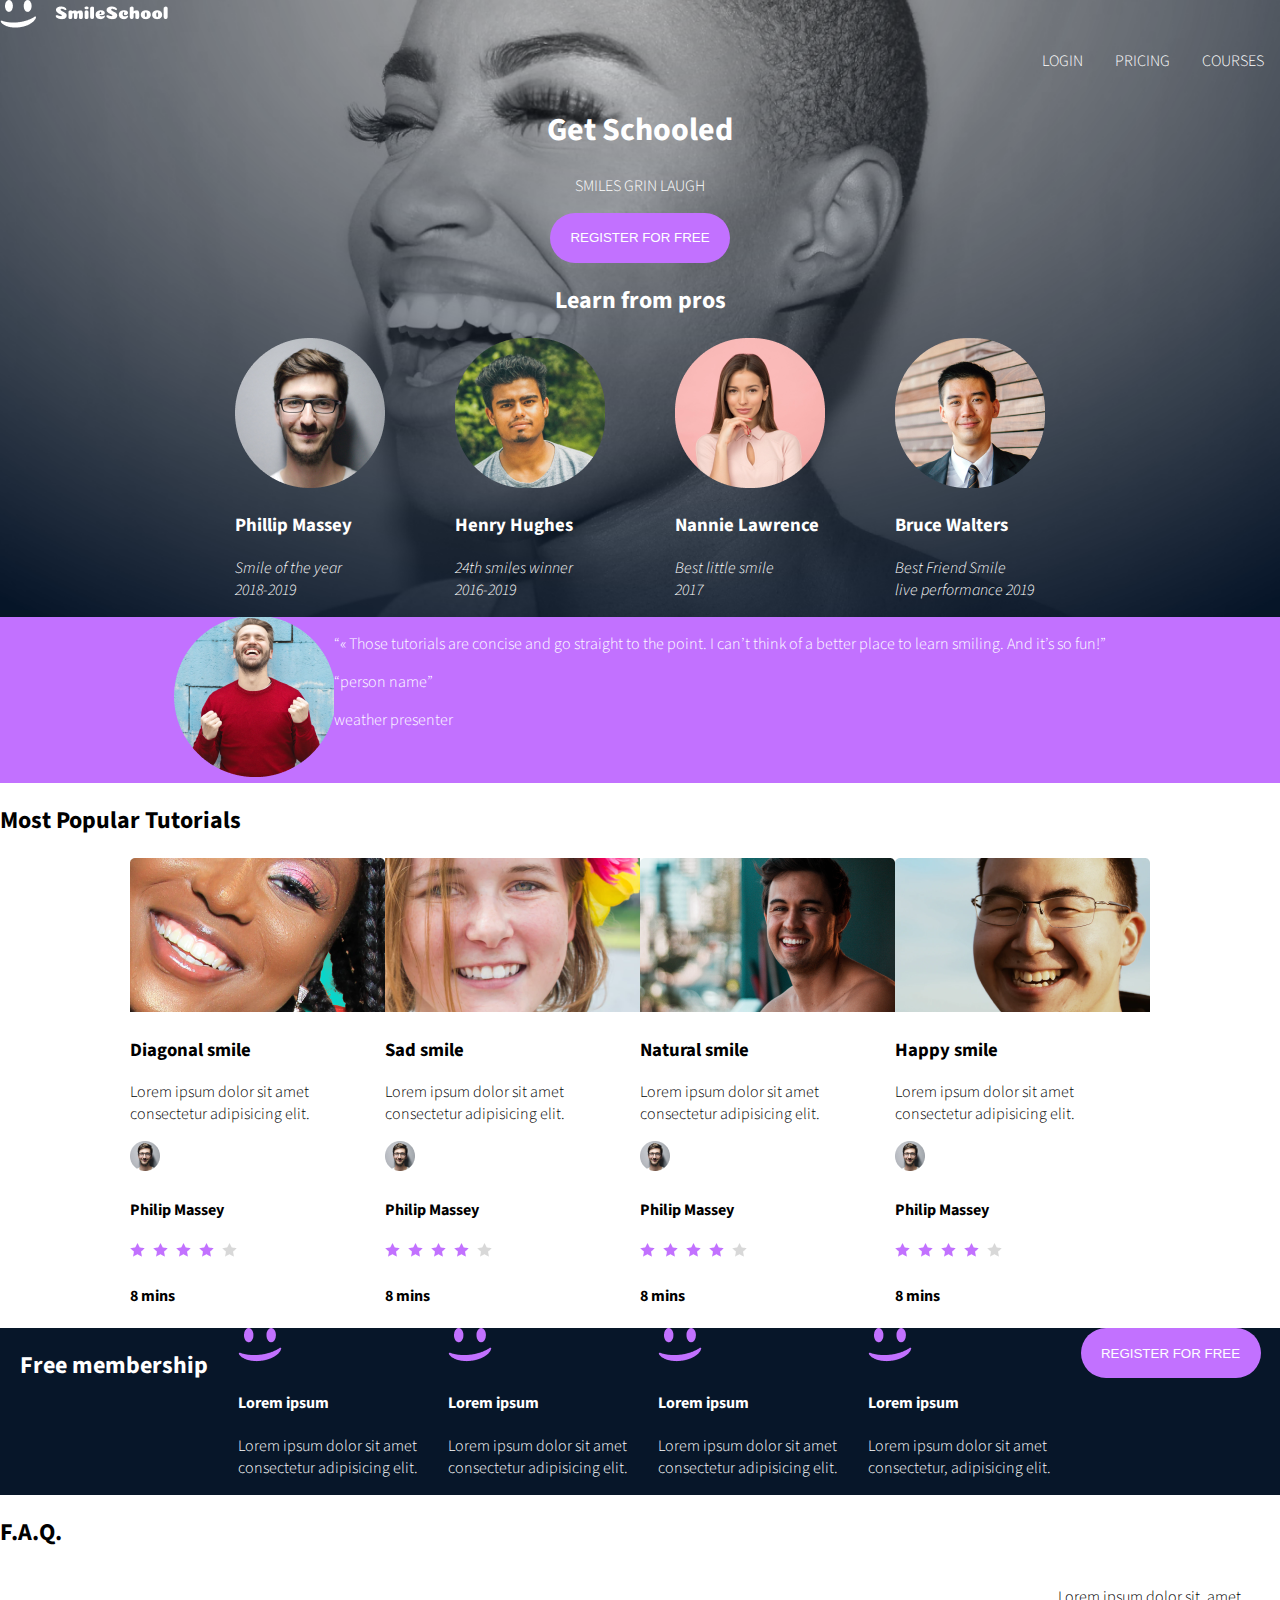
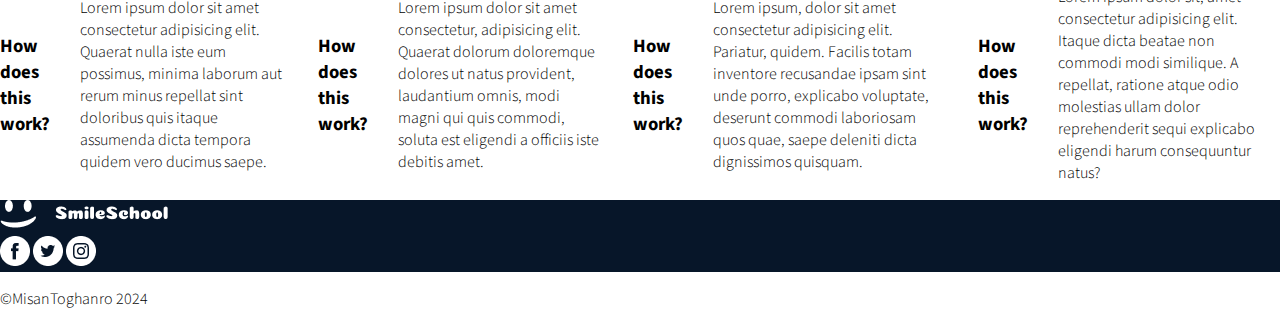
==== css_advanced/index.html @ 36588e03 "add css advanced" ====
<!DOCTYPE html>
<html lang="en">
    <head>
        <meta charset="UTF-8">
        <meta name="viewport" content="width=device-width initial scale=1">
        <title>Html avanced</title>
        <link rel="stylesheet" href="style/style.css">
        <link rel="preconnect" href="https://fonts.googleapis.com">
        <link rel="preconnect" href="https://fonts.gstatic.com" crossorigin>
        <link href="https://fonts.googleapis.com/css2?family=Source+Sans+3:ital,wght@0,200..900;1,200..900&display=swap" rel="stylesheet">
    </head>
    <body class="works_on_smartphone">
        <div class="banner">
            <header >
              <div>
                <div><img src="logo.png" alt="logo"></div>
            <div>
                <nav>
                    <ul>
                        <li><a href="">COURSES</a></li>
                        <li><a href="">PRICING</a></li>
                        <li><a href="">LOGIN</a></li>
                    </ul>
                </nav>
            </div>
               
              </div>
            </header>
            <section>
                <div class="texts">
                    <h1>Get Schooled</h1>
                    <p>SMILES GRIN LAUGH</p>
                    <button class="button" type="button">REGISTER FOR FREE</button>
                </div>
                <div>
                    <h2 class="texts">Learn from pros</h2>
                    <div class="profiles">
                        <div>
                            <img src="avatar.png" alt="phillip massey smile of the year 2018-2019">
                            <h3>Phillip Massey</h3>
                            <p><em>Smile of the year <br>2018-2019</em></p>
                        </div>
                        <div>
                            <img src="8.png" alt="Henry Hughes 24th smiles winner 2016-2019">
                            <h3>Henry Hughes</h3>
                            <p><em>24th smiles winner<br>2016-2019</em></p>
                        </div>
                        <div><img src="6.png" alt="Nannie Lawrence Best little smile 2017">
                            <h3>Nannie Lawrence</h3>
                            <p><em>Best little smile <br> 2017</em></p>
                        </div>
                        <div>
                            <img src="7.png" alt="Bruce Walters Best Friend Smile live performance 2019">
                            <h3>Bruce Walters</h3>
                            <p><em>Best Friend Smile <br>live performance 2019</em></p>
                        </div>
                    </div>
                </div>
        </section>
        </div>
            <main>
                <section>
                    <div class="quotes">
                            <div class="quote text"><img src="Bitmap (2).png" alt=""></div>
                        <div class="quote text">
                            <p><q>« Those tutorials are concise and go straight to the point. I can’t think of a better place to learn smiling. And it’s so fun!</q></p>
                            <p><q>person name</q></p>
                            <p>weather presenter</p>
                        </div>
                    </div>
                </section>
                <section >
                    <h2>Most Popular Tutorials</h2>
                  <div class="video">
                    <div>
                        <img src="preview.png" alt="tutorial videos">
                        <h3>Diagonal smile</h3>
                        <p>Lorem ipsum dolor sit amet<br>consectetur adipisicing elit.</p>
                        <div id="author">
                            <img src="avatar (2).png" alt="">
                            <h4>Philip Massey</h4> 
                        </div>
                        <div id="rating">
                            <img src="rating.png" alt="">
                            <h4>8 mins</h4>
                        </div>
                    </div>
                    <div>
                        <img src="Bitmap.png" alt="tutorial videos">
                        <h3>Sad smile</h3>
                        <p>Lorem ipsum dolor sit amet<br>consectetur adipisicing elit.</p>
                        <div id="author">
                            <img src="avatar (2).png" alt="">
                            <h4>Philip Massey</h4> 
                        </div>
                        <div id="rating">
                            <img src="rating.png" alt="">
                            <h4>8 mins</h4>
                        </div>
                    </div>

                    <div>
                        <img src="preview (1).png" alt="tutorial videos">
                    <h3>Natural smile</h3>
                    <p>Lorem ipsum dolor sit amet<br>consectetur adipisicing elit.</p>
                    <div id="author">
                        <img src="avatar (2).png" alt="">
                        <h4>Philip Massey</h4> 
                    </div>
                    <div id="rating">
                        <img src="rating.png" alt="">
                        <h4>8 mins</h4>
                    </div>
                    </div>

                    <div>
                        <img src="preview (2).png" alt="tutorial videos">
                    <h3>Happy smile</h3>
                    <p>Lorem ipsum dolor sit amet<br>consectetur adipisicing elit.</p>
                    <div id="author">
                        <img src="avatar (2).png" alt="">
                        <h4>Philip Massey</h4> 
                    </div>
                    <div id="rating">
                        <img src="rating.png" alt="">
                        <h4>8 mins</h4>
                    </div>
                    </div>
                  </div>     
                </section>
                <section>
                    <div class="membership">
                            <div class="free"><h2>Free membership</h2></div>
                            <div>
                                <img src="smile.png" alt="membership">
                                <h4>Lorem ipsum</h4>
                                <p>Lorem ipsum dolor sit amet<br>consectetur adipisicing elit.</p>
                            </div>
                            <div>
                                <img src="smile.png" alt="membership">
                                <h4>Lorem ipsum</h4>
                                <p>Lorem ipsum dolor sit amet<br>consectetur adipisicing elit.</p>
                            </div>
                            <div>
                                <img src="smile.png" alt="membership">
                                <h4>Lorem ipsum</h4>
                                <p>Lorem ipsum dolor sit amet<br>consectetur adipisicing elit.</p>
                            </div>
                            <div>
                                <img src="smile.png" alt="membership">
                                <h4>Lorem ipsum</h4>
                                <p>Lorem ipsum dolor sit amet <br>consectetur, adipisicing elit.</p>
                            </div>
                        <button class="button" type="button">REGISTER FOR FREE</button>
                    </div>
                </section>
                <section >
                    <h2>F.A.Q.</h2>
                    <div>
                        <div class="frequently">
                             <div>                  
                                <h3>How does this work?</h3>  
                             </div>
                             <div><p>Lorem ipsum dolor sit amet consectetur adipisicing elit. Quaerat nulla iste eum possimus, minima laborum aut rerum minus repellat sint doloribus quis itaque assumenda dicta tempora quidem vero ducimus saepe.</p></div>

                             <div>                  
                                <h3>How does this work?</h3>  
                             </div>
                             <div><p>Lorem ipsum dolor sit amet consectetur, adipisicing elit. Quaerat dolorum doloremque dolores ut natus provident, laudantium omnis, modi magni qui quis commodi, soluta est eligendi a officiis iste debitis amet.</p></div>

                             <div>                  
                                <h3>How does this work?</h3>  
                             </div>
                             <div><p>Lorem ipsum, dolor sit amet consectetur adipisicing elit. Pariatur, quidem. Facilis totam inventore recusandae ipsam sint unde porro, explicabo voluptate, deserunt commodi laboriosam quos quae, saepe deleniti dicta dignissimos quisquam.</p></div>

                             <div>                  
                                <h3>How does this work?</h3>  
                             </div>
                             <div><p>Lorem ipsum dolor sit, amet consectetur adipisicing elit. Itaque dicta beatae non commodi modi similique. A repellat, ratione atque odio molestias ullam dolor reprehenderit sequi explicabo eligendi harum consequuntur natus?</p></div>
                        </div>
                </section>
            </main>
            <footer>
                <div>
                    <div class="footer">
                            <img src="logo.png" alt="logo">
                        <div>
                            <a href="facebook"><img src="Combined Shape.png"></a>
                            <a href="twitter"><img src="Combined Shape (1).png"></a>
                            <a href="Instagram"><img src="Instagram_White.png"></a>
                        </div>
                    </div>
                    <p>&copyMisanToghanro 2024</p>
                </div>
            </footer>
    </body>
</html>
---- css_advanced/style/style.css ----
body{
   margin: 0px;
   font-family: "Source Sans 3", sans-serif;
   font-optical-sizing: auto;
   font-weight: 300;
   font-style: normal;
}
header nav ul{
    list-style: none;
    margin: 0;
    padding: 0;
    overflow: hidden;
}
header nav li{
    float:  right;
}
header nav a{
    display: block;
    color: white;
    text-align: center;
    padding: 14px 16px;
    text-decoration: none;
}
header nav li a:hover{
    background-color:  rgba(194, 113, 255, 1);
}
.banner{
    background-image: url("Object.png");
    background-repeat: no-repeat;
    background-position:center ;
    background-attachment: scroll;
    background-size: cover;
    color: white;
}
.texts{
 text-align: center;
}
.button{
    background-color: rgba(194, 113, 255, 1);
    color: white;
    border-radius: 40px;
    border: none ;
    height:50px;
    width: 180px;
}
.profiles{
    display: flex;
    justify-content: center;
    gap: 70px;
}
.quotes{
    background-color: rgba(194, 113, 255, 1);
    color: white;
    display: flex;
    justify-content: center;
}
.video{
    background-color: rgba(255, 255, 255, 1);
    justify-content: center;
    display: flex;

}
.membership{
    background-color: rgba(7, 22, 41, 1);
    color: white;
    display: flex;
    justify-content: center;
    align-items: block;
    gap:30px;

}

 .frequently{
    background-color: white;
    display: flex;
    justify-content: center;
    align-items: center;
    gap: 30px;
}
.footer{
    background-color: rgba(7, 22, 41, 1);
    color: white;
}
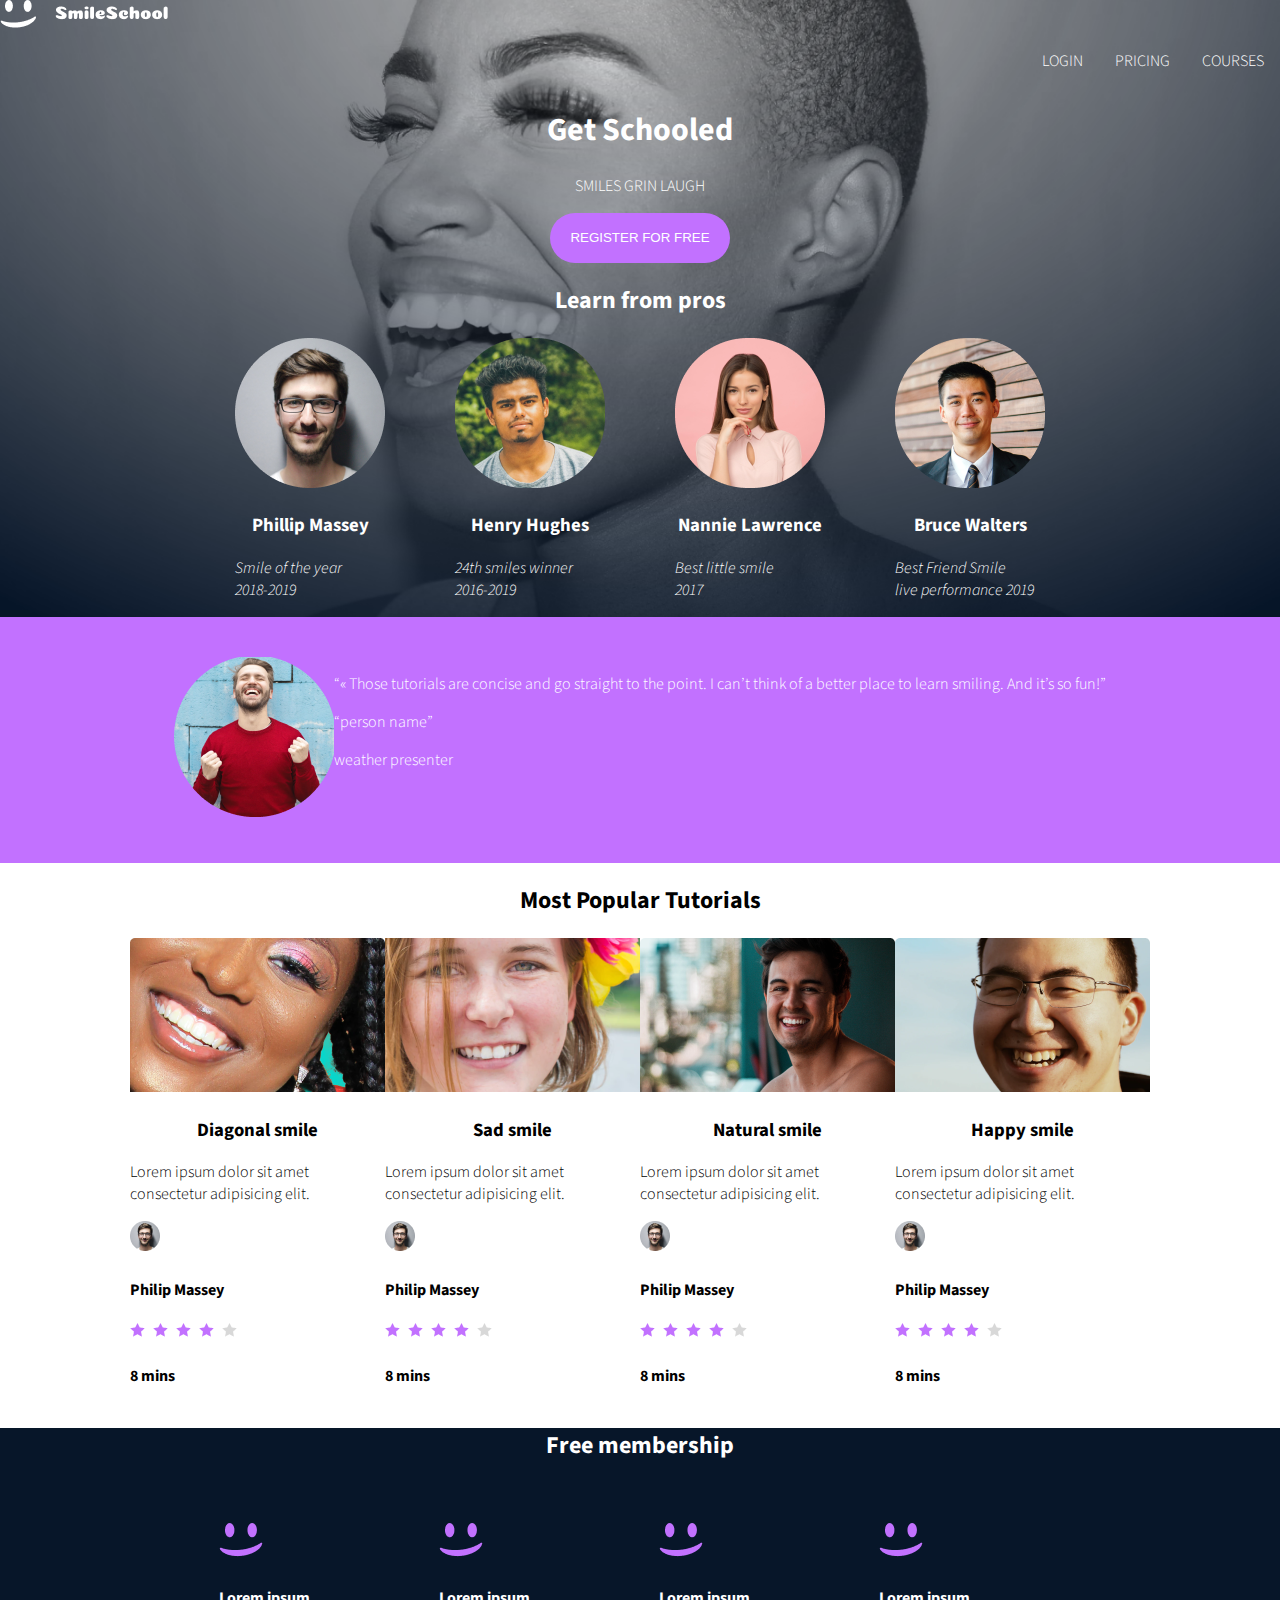
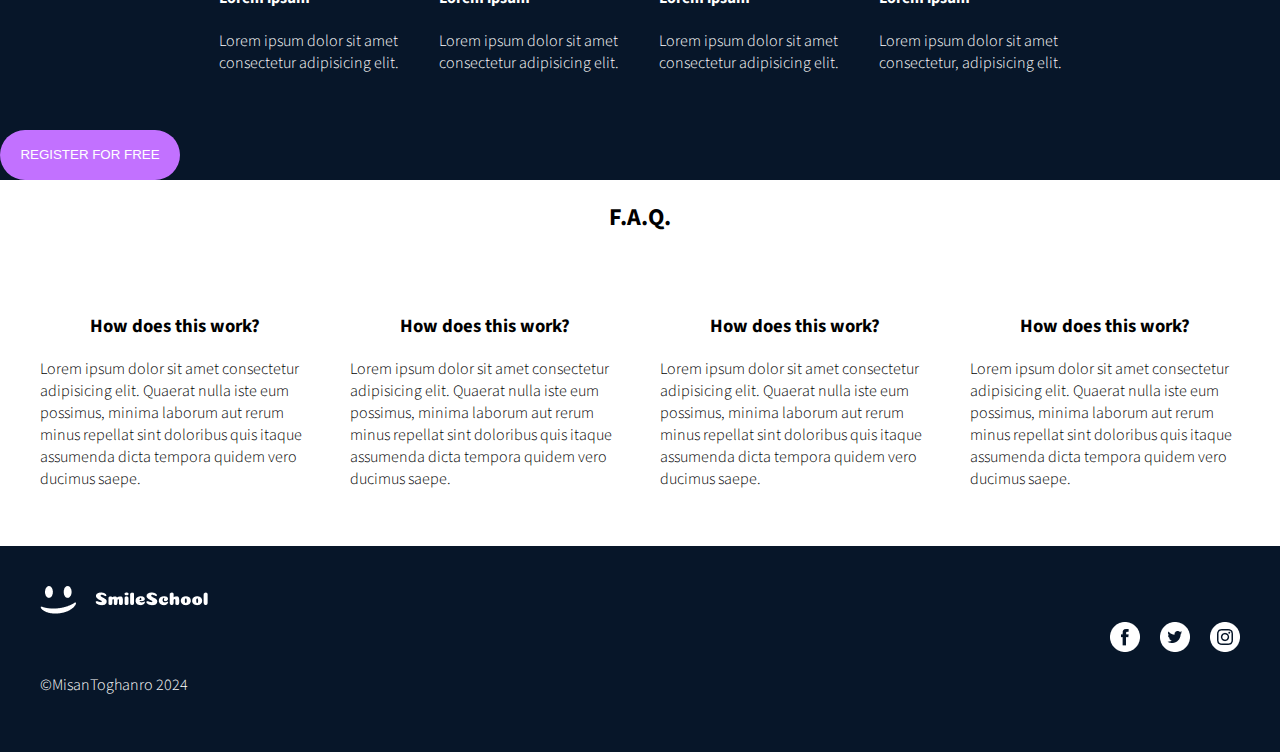
==== commit 0a62c9f8: "add css_advanced" ====
--- a/css_advanced/index.html
+++ b/css_advanced/index.html
@@ -3,7 +3,7 @@
     <head>
         <meta charset="UTF-8">
         <meta name="viewport" content="width=device-width initial scale=1">
-        <title>Html avanced</title>
+        <title>Html_CSS_avanced</title>
         <link rel="stylesheet" href="style/style.css">
         <link rel="preconnect" href="https://fonts.googleapis.com">
         <link rel="preconnect" href="https://fonts.gstatic.com" crossorigin>
@@ -12,8 +12,9 @@
     <body class="works_on_smartphone">
         <div class="banner">
             <header >
-              <div>
-                <div><img src="logo.png" alt="logo"></div>
+            <div>
+                <a href=""><img src="logo.png" alt="logo"></a>
+            </div>
             <div>
                 <nav>
                     <ul>
@@ -23,8 +24,6 @@
                     </ul>
                 </nav>
             </div>
-               
-              </div>
             </header>
             <section>
                 <div class="texts">
@@ -129,8 +128,9 @@
                   </div>     
                 </section>
                 <section>
-                    <div class="membership">
-                            <div class="free"><h2>Free membership</h2></div>
+                    <div class="membership"> 
+                        <h2>Free membership</h2>
+                        <diV class="content">
                             <div>
                                 <img src="smile.png" alt="membership">
                                 <h4>Lorem ipsum</h4>
@@ -151,46 +151,49 @@
                                 <h4>Lorem ipsum</h4>
                                 <p>Lorem ipsum dolor sit amet <br>consectetur, adipisicing elit.</p>
                             </div>
+                        </diV>
                         <button class="button" type="button">REGISTER FOR FREE</button>
                     </div>
                 </section>
                 <section >
                     <h2>F.A.Q.</h2>
-                    <div>
                         <div class="frequently">
                              <div>                  
                                 <h3>How does this work?</h3>  
-                             </div>
-                             <div><p>Lorem ipsum dolor sit amet consectetur adipisicing elit. Quaerat nulla iste eum possimus, minima laborum aut rerum minus repellat sint doloribus quis itaque assumenda dicta tempora quidem vero ducimus saepe.</p></div>
-
-                             <div>                  
-                                <h3>How does this work?</h3>  
-                             </div>
-                             <div><p>Lorem ipsum dolor sit amet consectetur, adipisicing elit. Quaerat dolorum doloremque dolores ut natus provident, laudantium omnis, modi magni qui quis commodi, soluta est eligendi a officiis iste debitis amet.</p></div>
-
-                             <div>                  
-                                <h3>How does this work?</h3>  
-                             </div>
-                             <div><p>Lorem ipsum, dolor sit amet consectetur adipisicing elit. Pariatur, quidem. Facilis totam inventore recusandae ipsam sint unde porro, explicabo voluptate, deserunt commodi laboriosam quos quae, saepe deleniti dicta dignissimos quisquam.</p></div>
-
-                             <div>                  
-                                <h3>How does this work?</h3>  
-                             </div>
-                             <div><p>Lorem ipsum dolor sit, amet consectetur adipisicing elit. Itaque dicta beatae non commodi modi similique. A repellat, ratione atque odio molestias ullam dolor reprehenderit sequi explicabo eligendi harum consequuntur natus?</p></div>
-                        </div>
+                                <p>Lorem ipsum dolor sit amet consectetur adipisicing elit. Quaerat nulla iste eum possimus, minima laborum aut rerum minus repellat sint doloribus quis itaque assumenda dicta tempora quidem vero ducimus saepe.</p>
+                             </div>
+
+                             <div>                  
+                                <h3>How does this work?</h3> 
+                                <p>Lorem ipsum dolor sit amet consectetur adipisicing elit. Quaerat nulla iste eum possimus, minima laborum aut rerum minus repellat sint doloribus quis itaque assumenda dicta tempora quidem vero ducimus saepe.</p> 
+                             </div>
+
+                             <div>                  
+                                <h3>How does this work?</h3>
+                                <p>Lorem ipsum dolor sit amet consectetur adipisicing elit. Quaerat nulla iste eum possimus, minima laborum aut rerum minus repellat sint doloribus quis itaque assumenda dicta tempora quidem vero ducimus saepe.</p>  
+                             </div>
+
+                             <div>                  
+                                <h3>How does this work?</h3> 
+                                <p>Lorem ipsum dolor sit amet consectetur adipisicing elit. Quaerat nulla iste eum possimus, minima laborum aut rerum minus repellat sint doloribus quis itaque assumenda dicta tempora quidem vero ducimus saepe.</p> 
+                             </div>
+                            </div>
+                   
                 </section>
             </main>
             <footer>
-                <div>
-                    <div class="footer">
+                <div class="footer">
+                    <div>
+                        <div>
                             <img src="logo.png" alt="logo">
-                        <div>
+                        </div>
+                        <div class="social">
                             <a href="facebook"><img src="Combined Shape.png"></a>
                             <a href="twitter"><img src="Combined Shape (1).png"></a>
                             <a href="Instagram"><img src="Instagram_White.png"></a>
                         </div>
                     </div>
-                    <p>&copyMisanToghanro 2024</p>
+                        <p>&copyMisanToghanro 2024</p>
                 </div>
             </footer>
     </body>
--- a/css_advanced/style/style.css
+++ b/css_advanced/style/style.css
@@ -1,5 +1,6 @@
 body{
    margin: 0px;
+   padding: 0px;
    font-family: "Source Sans 3", sans-serif;
    font-optical-sizing: auto;
    font-weight: 300;
@@ -31,6 +32,7 @@
     background-attachment: scroll;
     background-size: cover;
     color: white;
+    align-items: center;
 }
 .texts{
  text-align: center;
@@ -53,31 +55,54 @@
     color: white;
     display: flex;
     justify-content: center;
+    padding: 40px;
 }
 .video{
     background-color: rgba(255, 255, 255, 1);
     justify-content: center;
     display: flex;
+}
 
+
+h2{
+    text-align: center;
+}
+h3{
+    text-align: center;
 }
 .membership{
     background-color: rgba(7, 22, 41, 1);
     color: white;
+    display: block;
+    justify-content: center;
+}
+.content{
     display: flex;
     justify-content: center;
-    align-items: block;
-    gap:30px;
-
+    padding:40px;
+    gap: 40px;
 }
 
  .frequently{
-    background-color: white;
-    display: flex;
-    justify-content: center;
-    align-items: center;
-    gap: 30px;
+justify-content: center;
+display: flex;
+gap:40px;
+padding: 40px;
 }
+
 .footer{
     background-color: rgba(7, 22, 41, 1);
     color: white;
-}+    margin:0 ;
+    padding: 40px;
+    margin-block-start: 0;
+    margin-inline-end: 0;
+    align-items: center;
+
+}
+.social{
+    display: flex;
+    justify-content: right;
+    gap: 20px;
+}
+
